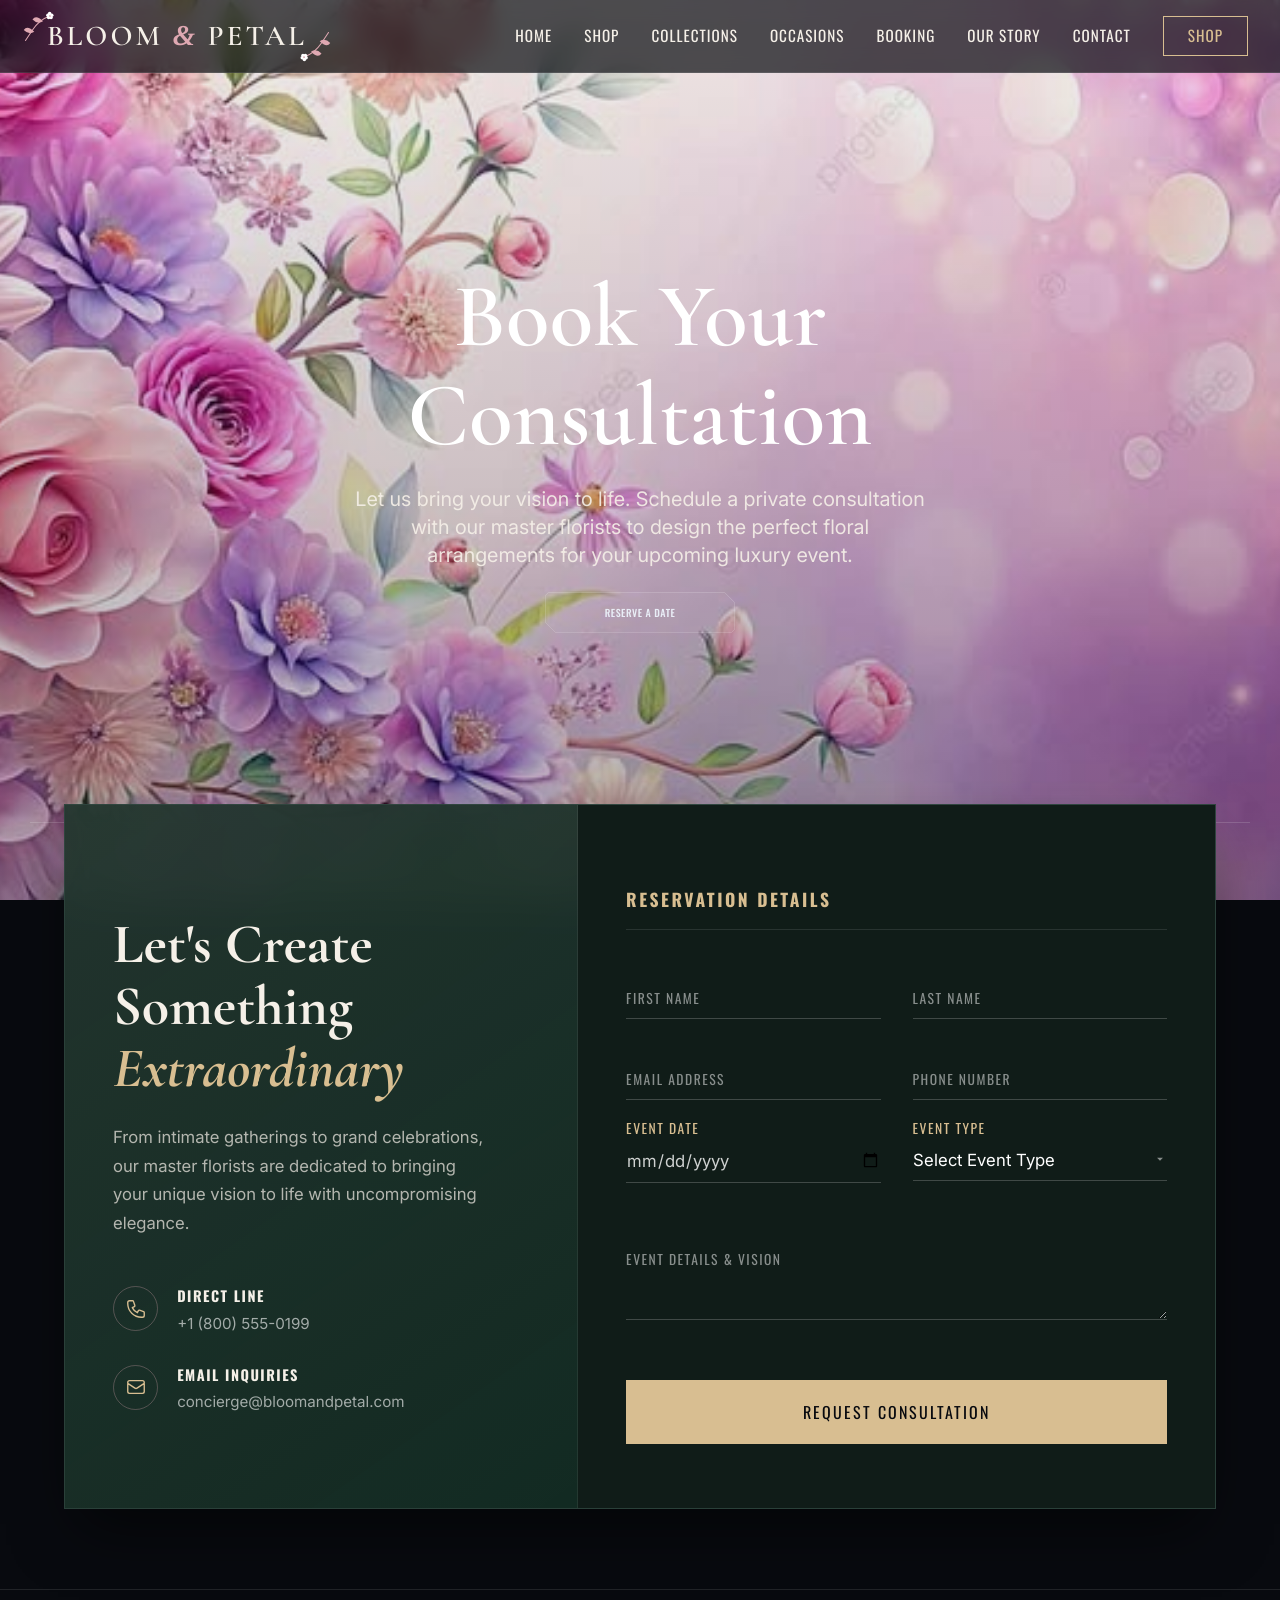
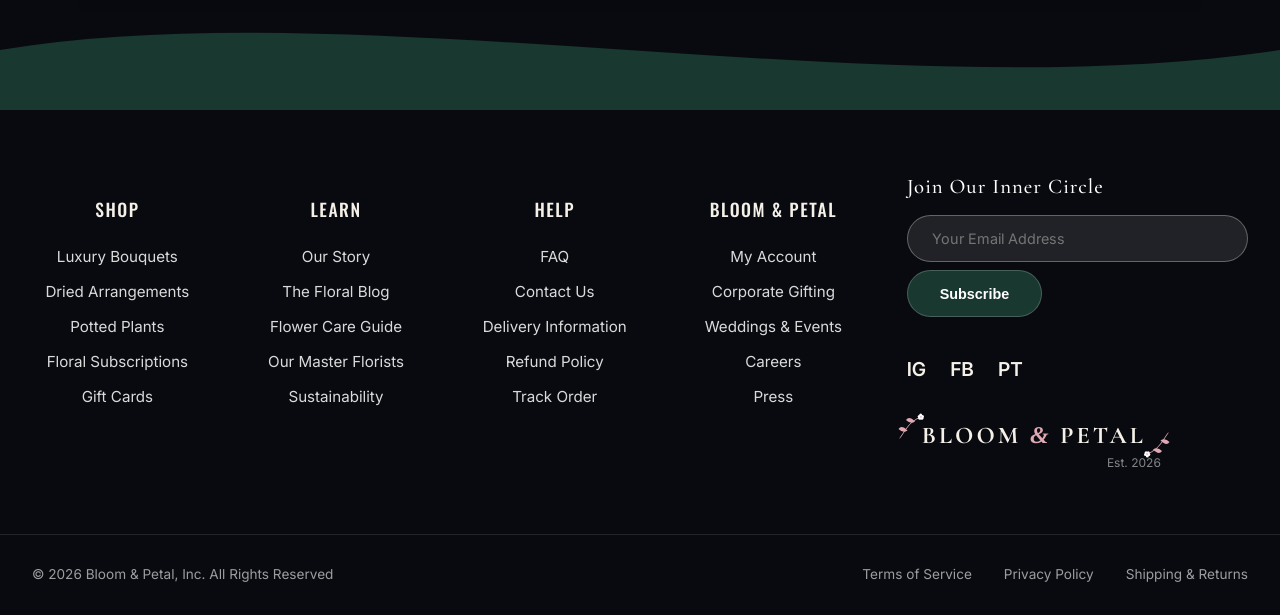
==== booking.html @ 281522e2 "Fix root directory for Vercel deployment" ====
<!DOCTYPE html>
<html lang="en">
<head>
<meta charset="utf-8">
<meta name="viewport" content="width=device-width, initial-scale=1, viewport-fit=cover">
<title>Book a Consultation - Bloom & Petal</title>
<script>if(!matchMedia("(prefers-reduced-motion: reduce)").matches){document.documentElement.className="anim";}</script>
<meta name="description" content="Book a luxury floral consultation for your wedding or special event.">
<link rel="stylesheet" href="css/style.css">
</head>
<body>
<header class="site-header">
  <div class="header-container">
    <a class="site-logo" href="index.html" style="position: relative; display: inline-block; padding: 0 15px;"><svg style="position: absolute; top: -10px; left: -10px; width: 35px; height: 35px; color: #dfa8b2; pointer-events: none;" viewBox="0 0 100 100"><path d="M 80,20 Q 50,30 30,60 T 10,90" fill="none" stroke="currentColor" stroke-width="3" stroke-linecap="round"/><path d="M 60,35 Q 40,15 30,30 Q 45,45 60,35 Z" fill="currentColor" /><path d="M 35,65 Q 15,45 5,60 Q 20,75 35,65 Z" fill="currentColor" /><g transform="translate(80, 20)" fill="#fff"><circle cx="-6" cy="-2" r="5"/><circle cx="-1" cy="-7" r="5"/><circle cx="5" cy="-2" r="5"/><circle cx="3" cy="4" r="5"/><circle cx="-4" cy="4" r="5"/><circle cx="0" cy="0" r="2.5" fill="#dfa8b2"/></g></svg><svg style="position: absolute; bottom: -10px; right: -10px; width: 35px; height: 35px; color: #dfa8b2; pointer-events: none; transform: rotate(180deg);" viewBox="0 0 100 100"><path d="M 80,20 Q 50,30 30,60 T 10,90" fill="none" stroke="currentColor" stroke-width="3" stroke-linecap="round"/><path d="M 60,35 Q 40,15 30,30 Q 45,45 60,35 Z" fill="currentColor" /><path d="M 35,65 Q 15,45 5,60 Q 20,75 35,65 Z" fill="currentColor" /><g transform="translate(80, 20)" fill="#fff"><circle cx="-6" cy="-2" r="5"/><circle cx="-1" cy="-7" r="5"/><circle cx="5" cy="-2" r="5"/><circle cx="3" cy="4" r="5"/><circle cx="-4" cy="4" r="5"/><circle cx="0" cy="0" r="2.5" fill="#dfa8b2"/></g></svg><span style="letter-spacing: 3px;">BLOOM <span style="color: #dfa8b2; font-style: italic; font-family: 'Times New Roman', serif;">&amp;</span> PETAL</span></a>
    <nav class="main-nav">
      <ul class="nav-links">
        <li><a href="index.html">HOME</a></li>
        <li><a href="shop.html">SHOP</a></li>
        <li><a href="collections.html">COLLECTIONS</a></li>
        <li><a href="occasions.html">OCCASIONS</a></li>
        <li><a href="booking.html">BOOKING</a></li>
        <li><a href="about.html">OUR STORY</a></li>
        <li><a href="contact.html">CONTACT</a></li>
      </ul>
      <a class="shop-btn" href="shop.html">SHOP</a>
    </nav>
  </div>
</header>
<section class="hero-section">
  <div class="bg" role="img" aria-label="Elegant consultation table" style="background-image:url('assets/images/booking_hero_bg.jpg'); background-position: center; object-fit: cover;"></div>

  <div class="frame">
    <span class="ln ln-t"></span><span class="ln ln-b"></span>
    <span class="ln ln-l"></span><span class="ln ln-r"></span>
    <span class="cn cn-tl"></span><span class="cn cn-tr"></span>
    <span class="cn cn-bl"></span><span class="cn cn-br"></span>

    <div class="hero">
      <h1 class="headline"><span class="hrow"><span class="hrise">Book Your </span></span><span class="hrow"><span class="hrise">Consultation</span></span></h1>
      <p class="blurb">Let us bring your vision to life. Schedule a private consultation<br>with our master florists to design the perfect floral<br>arrangements for your upcoming luxury event.</p>
      <a class="cta lbl" href="#booking-form">
        <span class="cta-glass"></span>
        <svg class="cta-edge" viewBox="0 0 190 41" preserveAspectRatio="none" aria-hidden="true"><path d="M3.5.5 H179.5 L189.5 10.5 V37.5 L186.5 40.5 H10.5 L.5 30.5 V3.5 Z" vector-effect="non-scaling-stroke"/></svg>
        <span class="cta-in">
          <span class="t" style="margin-left:0;">RESERVE A DATE</span>
        </span>
      </a>
    </div>

    <div class="dock">
      <span class="rule"></span><span class="div div-l"></span><span class="div div-r"></span>
      <a class="scroll lbl" href="#booking-form">
        <svg class="ico" viewBox="0 0 5 7" xmlns="http://www.w3.org/2000/svg" aria-hidden="true"><path d="M0 0 H5 L2.5 3 Z"/><path d="M0 4 H5 L2.5 7 Z"/></svg>
        <span class="t">SCROLL DOWN</span>
      </a>
    </div>
  </div>
</section>

<style>
  .premium-form-section {
    max-width: 1200px;
    margin: -6rem auto 5rem;
    padding: 0 1.5rem;
    position: relative;
    z-index: 10;
  }
  .premium-card {
    background: rgba(20, 45, 36, 0.95);
    backdrop-filter: blur(20px);
    border: 1px solid rgba(255,255,255,0.1);
    box-shadow: 0 30px 60px -15px rgba(0,0,0,0.6);
    display: flex;
    flex-direction: column;
    overflow: hidden;
  }
  @media (min-width: 900px) {
    .premium-card { flex-direction: row; }
  }
  .premium-left {
    flex: 1;
    padding: 4rem 3rem;
    background: linear-gradient(145deg, rgba(223, 168, 178, 0.08) 0%, rgba(20, 45, 36, 0) 100%);
    display: flex;
    flex-direction: column;
    justify-content: space-between;
    border-right: 1px solid rgba(255,255,255,0.05);
  }
  .premium-right {
    flex: 1.3;
    padding: 4rem 3rem;
    background: var(--midnight-green);
  }
  .premium-form .form-group {
    position: relative;
    margin-bottom: 2.5rem;
    flex: 1;
    min-width: 220px;
  }
  .premium-form .form-row {
    display: flex;
    gap: 2rem;
    flex-wrap: wrap;
  }
  .premium-form .form-control {
    width: 100%;
    padding: 10px 0;
    background: transparent;
    border: none;
    border-bottom: 1px solid rgba(255,255,255,0.2);
    color: #fff;
    outline: none;
    font-family: 'Inter', sans-serif;
    font-size: 1.05rem;
    transition: border-color 0.4s;
    box-sizing: border-box;
  }
  .premium-form .form-control:focus {
    border-bottom-color: var(--cream);
  }
  .premium-form .form-label {
    position: absolute;
    top: 10px;
    left: 0;
    font-family: 'Oswald', sans-serif;
    font-size: 0.85rem;
    letter-spacing: 1.5px;
    color: rgba(255,255,255,0.5);
    pointer-events: none;
    transition: all 0.3s cubic-bezier(0.4, 0, 0.2, 1);
    transform-origin: left top;
  }
  .premium-form .form-control:focus + .form-label,
  .premium-form .form-control:not(:placeholder-shown) + .form-label {
    transform: translateY(-22px) scale(0.85);
    color: var(--cream);
  }
  .premium-btn {
    background: var(--cream);
    color: var(--ink);
    border: none;
    font-family: 'Oswald', sans-serif;
    font-size: 1rem;
    letter-spacing: 2px;
    cursor: pointer;
    width: 100%;
    padding: 20px;
    transition: all 0.4s ease;
    text-transform: uppercase;
    margin-top: 1rem;
  }
  .premium-btn:hover {
    background: #fff;
    transform: translateY(-2px);
    box-shadow: 0 10px 25px rgba(223, 168, 178, 0.2);
  }
  select.form-control {
    appearance: none;
    cursor: pointer;
  }
  select.form-control option {
    background: var(--ink);
    color: #fff;
  }
</style>

<section id="booking-form" class="premium-form-section">
  <div class="premium-card">
    
    <!-- Left Context Area -->
    <div class="premium-left">
      <div>
        <h2 style="font-family: 'Cormorant Garamond', serif; font-size: 3.5rem; color: var(--ivory); margin-bottom: 1.5rem; line-height: 1.1;">Let's Create<br>Something<br><span style="color: var(--cream); font-style: italic;">Extraordinary</span></h2>
        <p style="color: rgba(245, 240, 232, 0.7); font-size: 1.05rem; line-height: 1.7; max-width: 90%; margin-bottom: 3rem;">From intimate gatherings to grand celebrations, our master florists are dedicated to bringing your unique vision to life with uncompromising elegance.</p>
        
        <div style="display: flex; flex-direction: column; gap: 2rem;">
          <div style="display: flex; align-items: flex-start; gap: 1.2rem;">
            <div style="width: 45px; height: 45px; border-radius: 50%; border: 1px solid rgba(223, 168, 178, 0.3); display: flex; align-items: center; justify-content: center; color: var(--cream);">
              <svg width="22" height="22" fill="none" stroke="currentColor" stroke-width="1.5" viewBox="0 0 24 24"><path stroke-linecap="round" stroke-linejoin="round" d="M3 5a2 2 0 012-2h3.28a1 1 0 01.948.684l1.498 4.493a1 1 0 01-.502 1.21l-2.257 1.13a11.042 11.042 0 005.516 5.516l1.13-2.257a1 1 0 011.21-.502l4.493 1.498a1 1 0 01.684.949V19a2 2 0 01-2 2h-1C9.716 21 3 14.284 3 6V5z"/></svg>
            </div>
            <div>
              <h4 style="font-family: 'Oswald', sans-serif; letter-spacing: 1.5px; color: var(--ivory); margin: 0 0 0.4rem 0; font-size: 0.9rem;">DIRECT LINE</h4>
              <p style="color: rgba(255,255,255,0.6); margin: 0; font-size: 0.95rem; font-family: 'Inter', sans-serif;">+1 (800) 555-0199</p>
            </div>
          </div>
          <div style="display: flex; align-items: flex-start; gap: 1.2rem;">
            <div style="width: 45px; height: 45px; border-radius: 50%; border: 1px solid rgba(223, 168, 178, 0.3); display: flex; align-items: center; justify-content: center; color: var(--cream);">
              <svg width="22" height="22" fill="none" stroke="currentColor" stroke-width="1.5" viewBox="0 0 24 24"><path stroke-linecap="round" stroke-linejoin="round" d="M3 8l7.89 5.26a2 2 0 002.22 0L21 8M5 19h14a2 2 0 002-2V7a2 2 0 00-2-2H5a2 2 0 00-2 2v10a2 2 0 002 2z"/></svg>
            </div>
            <div>
              <h4 style="font-family: 'Oswald', sans-serif; letter-spacing: 1.5px; color: var(--ivory); margin: 0 0 0.4rem 0; font-size: 0.9rem;">EMAIL INQUIRIES</h4>
              <p style="color: rgba(255,255,255,0.6); margin: 0; font-size: 0.95rem; font-family: 'Inter', sans-serif;">concierge@bloomandpetal.com</p>
            </div>
          </div>
        </div>
      </div>
    </div>
    
    <!-- Right Form Area -->
    <div class="premium-right">
      <h3 style="font-family: 'Oswald', sans-serif; font-size: 1.1rem; letter-spacing: 2.5px; color: var(--cream); margin-bottom: 3rem; border-bottom: 1px solid rgba(255,255,255,0.1); padding-bottom: 1rem;">RESERVATION DETAILS</h3>
      
      <form class="premium-form" action="#" method="POST">
        
        <div class="form-row">
          <div class="form-group">
            <input type="text" id="fname" name="fname" class="form-control" placeholder=" " required>
            <label for="fname" class="form-label">FIRST NAME</label>
          </div>
          <div class="form-group">
            <input type="text" id="lname" name="lname" class="form-control" placeholder=" " required>
            <label for="lname" class="form-label">LAST NAME</label>
          </div>
        </div>
        
        <div class="form-row">
          <div class="form-group">
            <input type="email" id="email" name="email" class="form-control" placeholder=" " required>
            <label for="email" class="form-label">EMAIL ADDRESS</label>
          </div>
          <div class="form-group">
            <input type="tel" id="phone" name="phone" class="form-control" placeholder=" ">
            <label for="phone" class="form-label">PHONE NUMBER</label>
          </div>
        </div>

        <div class="form-row">
          <div class="form-group">
            <input type="date" id="date" name="date" class="form-control" style="color: rgba(255,255,255,0.8);" required>
            <label for="date" style="position: absolute; top: -22px; left: 0; font-family: 'Oswald', sans-serif; font-size: 0.85rem; letter-spacing: 1.5px; color: var(--cream);">EVENT DATE</label>
          </div>
          <div class="form-group" style="position: relative;">
            <select id="type" name="type" class="form-control" required>
              <option value="" disabled selected hidden>Select Event Type</option>
              <option value="wedding">Wedding</option>
              <option value="gala">Gala & Banquet</option>
              <option value="corporate">Corporate Event</option>
              <option value="private">Private Celebration</option>
              <option value="other">Other</option>
            </select>
            <label for="type" style="position: absolute; top: -22px; left: 0; font-family: 'Oswald', sans-serif; font-size: 0.85rem; letter-spacing: 1.5px; color: var(--cream);">EVENT TYPE</label>
            <svg style="position: absolute; right: 0; top: 12px; width: 14px; height: 14px; fill: rgba(255,255,255,0.5); pointer-events: none;" viewBox="0 0 24 24"><path d="M7 10l5 5 5-5z"/></svg>
          </div>
        </div>

        <div class="form-group" style="margin-top: 1rem;">
          <textarea id="message" name="message" class="form-control" rows="3" placeholder=" " style="resize: vertical;"></textarea>
          <label for="message" class="form-label">EVENT DETAILS & VISION</label>
        </div>
        
        <button type="submit" class="premium-btn">Request Consultation</button>
      </form>
    </div>
  </div>
</section>

<footer class="site-footer" style="position: relative; color: #fff; padding: 0 0 2rem; font-family: 'Inter', sans-serif; overflow: hidden; margin-top: 5rem;">
  <!-- Background Image with Overlay -->
  <div style="position: absolute; inset: 0; background-image: url('assets/images/footer_bg.jpg'); background-size: cover; background-position: center; opacity: 0.8; z-index: -2;"></div>
  <div style="position: absolute; inset: 0; background: linear-gradient(to bottom, rgba(25, 56, 47, 0.5) 0%, rgba(10, 20, 15, 0.95) 100%); z-index: -1;"></div>

  <!-- Wavy Top Divider -->
  <svg viewBox="0 0 1440 320" preserveAspectRatio="none" style="display: block; width: 100%; height: 120px; background: var(--ink);">
    <path d="M0,160 C400,0 1000,320 1440,160 L1440,320 L0,320 Z" fill="#19382f"></path>
  </svg>
  
  <div style="max-width: 1300px; margin: 4rem auto 0; padding: 0 2rem; display: flex; flex-wrap: wrap; justify-content: space-between; gap: 3rem; position: relative; z-index: 1;">
    <!-- Column 1: Shop -->
    <div style="flex: 1; min-width: 140px;">
      <h4 style="font-family: 'Oswald', sans-serif; font-size: 1.1rem; letter-spacing: 1.5px; margin-bottom: 1.5rem; font-weight: 500; color: var(--ivory);">SHOP</h4>
      <ul style="list-style: none; padding: 0; margin: 0; display: flex; flex-direction: column; gap: 1rem; font-size: 0.95rem;">
        <li><a href="#" style="color: rgba(255,255,255,0.85); text-decoration: none; transition: color 0.3s;">Luxury Bouquets</a></li>
        <li><a href="#" style="color: rgba(255,255,255,0.85); text-decoration: none; transition: color 0.3s;">Dried Arrangements</a></li>
        <li><a href="#" style="color: rgba(255,255,255,0.85); text-decoration: none; transition: color 0.3s;">Potted Plants</a></li>
        <li><a href="#" style="color: rgba(255,255,255,0.85); text-decoration: none; transition: color 0.3s;">Floral Subscriptions</a></li>
        <li><a href="#" style="color: rgba(255,255,255,0.85); text-decoration: none; transition: color 0.3s;">Gift Cards</a></li>
      </ul>
    </div>
    
    <!-- Column 2: Learn -->
    <div style="flex: 1; min-width: 140px;">
      <h4 style="font-family: 'Oswald', sans-serif; font-size: 1.1rem; letter-spacing: 1.5px; margin-bottom: 1.5rem; font-weight: 500; color: var(--ivory);">LEARN</h4>
      <ul style="list-style: none; padding: 0; margin: 0; display: flex; flex-direction: column; gap: 1rem; font-size: 0.95rem;">
        <li><a href="about.html" style="color: rgba(255,255,255,0.85); text-decoration: none; transition: color 0.3s;">Our Story</a></li>
        <li><a href="#" style="color: rgba(255,255,255,0.85); text-decoration: none; transition: color 0.3s;">The Floral Blog</a></li>
        <li><a href="#" style="color: rgba(255,255,255,0.85); text-decoration: none; transition: color 0.3s;">Flower Care Guide</a></li>
        <li><a href="#" style="color: rgba(255,255,255,0.85); text-decoration: none; transition: color 0.3s;">Our Master Florists</a></li>
        <li><a href="#" style="color: rgba(255,255,255,0.85); text-decoration: none; transition: color 0.3s;">Sustainability</a></li>
      </ul>
    </div>
    
    <!-- Column 3: Help -->
    <div style="flex: 1; min-width: 140px;">
      <h4 style="font-family: 'Oswald', sans-serif; font-size: 1.1rem; letter-spacing: 1.5px; margin-bottom: 1.5rem; font-weight: 500; color: var(--ivory);">HELP</h4>
      <ul style="list-style: none; padding: 0; margin: 0; display: flex; flex-direction: column; gap: 1rem; font-size: 0.95rem;">
        <li><a href="#" style="color: rgba(255,255,255,0.85); text-decoration: none; transition: color 0.3s;">FAQ</a></li>
        <li><a href="contact.html" style="color: rgba(255,255,255,0.85); text-decoration: none; transition: color 0.3s;">Contact Us</a></li>
        <li><a href="#" style="color: rgba(255,255,255,0.85); text-decoration: none; transition: color 0.3s;">Delivery Information</a></li>
        <li><a href="#" style="color: rgba(255,255,255,0.85); text-decoration: none; transition: color 0.3s;">Refund Policy</a></li>
        <li><a href="#" style="color: rgba(255,255,255,0.85); text-decoration: none; transition: color 0.3s;">Track Order</a></li>
      </ul>
    </div>
    
    <!-- Column 4: Brand -->
    <div style="flex: 1; min-width: 160px;">
      <h4 style="font-family: 'Oswald', sans-serif; font-size: 1.1rem; letter-spacing: 1.5px; margin-bottom: 1.5rem; font-weight: 500; color: var(--ivory);">BLOOM & PETAL</h4>
      <ul style="list-style: none; padding: 0; margin: 0; display: flex; flex-direction: column; gap: 1rem; font-size: 0.95rem;">
        <li><a href="#" style="color: rgba(255,255,255,0.85); text-decoration: none; transition: color 0.3s;">My Account</a></li>
        <li><a href="#" style="color: rgba(255,255,255,0.85); text-decoration: none; transition: color 0.3s;">Corporate Gifting</a></li>
        <li><a href="occasions.html" style="color: rgba(255,255,255,0.85); text-decoration: none; transition: color 0.3s;">Weddings & Events</a></li>
        <li><a href="#" style="color: rgba(255,255,255,0.85); text-decoration: none; transition: color 0.3s;">Careers</a></li>
        <li><a href="#" style="color: rgba(255,255,255,0.85); text-decoration: none; transition: color 0.3s;">Press</a></li>
      </ul>
    </div>
    
    <!-- Column 5: Newsletter & Social -->
    <div style="flex: 2; min-width: 300px; display: flex; flex-direction: column; align-items: flex-start;">
      <p style="margin: 0 0 1rem 0; font-size: 1rem; font-weight: 500; font-family: 'Cormorant Garamond', serif; letter-spacing: 1px; font-size: 1.3rem;">Join Our Inner Circle</p>
      <form style="display: flex; flex-wrap: wrap; gap: 0.5rem; width: 100%; max-width: 450px; margin-bottom: 2.5rem;" onsubmit="event.preventDefault();">
        <input type="email" placeholder="Your Email Address" style="flex: 1; min-width: 200px; padding: 0.9rem 1.5rem; border-radius: 30px; border: 1px solid rgba(255,255,255,0.3); background: rgba(255,255,255,0.1); outline: none; font-family: 'Inter', sans-serif; font-size: 0.9rem; color: #fff; backdrop-filter: blur(5px); box-sizing: border-box;">
        <button type="submit" style="padding: 0.9rem 2rem; background: #19382f; border: 1px solid rgba(255,255,255,0.2); color: #fff; font-weight: 600; font-size: 0.9rem; border-radius: 30px; cursor: pointer; transition: background 0.3s, transform 0.3s; box-sizing: border-box;">Subscribe</button>
      </form>
      
      <!-- Social Icons -->
      <div style="display: flex; gap: 1.5rem; margin-bottom: 2.5rem; font-weight: 600; font-size: 1.2rem;">
        <a href="#" style="color: var(--ivory); text-decoration: none; transition: transform 0.3s;">IG</a>
        <a href="#" style="color: var(--ivory); text-decoration: none; transition: transform 0.3s;">FB</a>
        <a href="#" style="color: var(--ivory); text-decoration: none; transition: transform 0.3s;">PT</a>
      </div>

      <!-- Trust Badge -->
      <div style="text-align: right;">
        <h3 style="font-family: 'Cormorant Garamond', serif; font-size: 24px; letter-spacing: 2px; color: var(--ivory); margin: 0; position: relative; display: inline-block; padding: 0 15px;"><svg style="position: absolute; top: -10px; left: -10px; width: 30px; height: 30px; color: #dfa8b2; pointer-events: none;" viewBox="0 0 100 100"><path d="M 80,20 Q 50,30 30,60 T 10,90" fill="none" stroke="currentColor" stroke-width="3" stroke-linecap="round"/><path d="M 60,35 Q 40,15 30,30 Q 45,45 60,35 Z" fill="currentColor" /><path d="M 35,65 Q 15,45 5,60 Q 20,75 35,65 Z" fill="currentColor" /><g transform="translate(80, 20)" fill="#fff"><circle cx="-6" cy="-2" r="5"/><circle cx="-1" cy="-7" r="5"/><circle cx="5" cy="-2" r="5"/><circle cx="3" cy="4" r="5"/><circle cx="-4" cy="4" r="5"/><circle cx="0" cy="0" r="2.5" fill="#dfa8b2"/></g></svg><svg style="position: absolute; bottom: -10px; right: -10px; width: 30px; height: 30px; color: #dfa8b2; pointer-events: none; transform: rotate(180deg);" viewBox="0 0 100 100"><path d="M 80,20 Q 50,30 30,60 T 10,90" fill="none" stroke="currentColor" stroke-width="3" stroke-linecap="round"/><path d="M 60,35 Q 40,15 30,30 Q 45,45 60,35 Z" fill="currentColor" /><path d="M 35,65 Q 15,45 5,60 Q 20,75 35,65 Z" fill="currentColor" /><g transform="translate(80, 20)" fill="#fff"><circle cx="-6" cy="-2" r="5"/><circle cx="-1" cy="-7" r="5"/><circle cx="5" cy="-2" r="5"/><circle cx="3" cy="4" r="5"/><circle cx="-4" cy="4" r="5"/><circle cx="0" cy="0" r="2.5" fill="#dfa8b2"/></g></svg><span style="letter-spacing: 3px;">BLOOM <span style="color: #dfa8b2; font-style: italic; font-family: 'Times New Roman', serif;">&amp;</span> PETAL</span></h3>
        <div style="font-size: 0.75rem; color: rgba(255,255,255,0.5); margin-top: 0.3rem;">Est. 2026</div>
      </div>
    </div>
  </div>
  
  <div style="max-width: 1300px; margin: 4rem auto 0; padding: 2rem 2rem 0; border-top: 1px solid rgba(255,255,255,0.1); display: flex; flex-wrap: wrap; justify-content: space-between; font-size: 0.85rem; color: rgba(255,255,255,0.6); gap: 1rem; position: relative; z-index: 1;">
    <div>&copy; 2026 Bloom & Petal, Inc. All Rights Reserved</div>
    <div style="display: flex; gap: 2rem;">
      <a href="#" style="color: rgba(255,255,255,0.6); text-decoration: none; transition: color 0.3s;">Terms of Service</a>
      <a href="#" style="color: rgba(255,255,255,0.6); text-decoration: none; transition: color 0.3s;">Privacy Policy</a>
      <a href="#" style="color: rgba(255,255,255,0.6); text-decoration: none; transition: color 0.3s;">Shipping & Returns</a>
    </div>
  </div>
</footer>
</body>
</html>
---- css/style.css ----
@import url('https://fonts.googleapis.com/css2?family=Cormorant+Garamond:wght@600&family=Inter:wght@400;500&family=Oswald:wght@500&display=swap');

:root {
  --u: clamp(0.68px, min(100vw / 1280, 100vh / 800), 1.72px);
  --t: var(--u);
  --u: clamp(0.68px, min(100vw / 1280, 100dvh / 800), 1.72px);
  --line: rgba(255, 255, 255, .15);
  --cream: #D8BE91;
  --ink: #080A0F;
  --midnight-green: #101C18;
  --ivory: #F5F0E8;
  --dusty-rose: #D9A7A5;
  --muted-sage: #A5B49A;
  --hair: max(1px, calc(1 * var(--u)));
  --nudge: calc(1 * var(--t));
  --e-mask: cubic-bezier(.16,1,.3,1);
  --e-line: cubic-bezier(.65,0,.35,1);
  --e-soft: cubic-bezier(.22,.61,.36,1);
}
* { box-sizing: border-box; }
html, body {
  background: var(--ink);
  color: var(--ivory);
  margin: 0;
  font-family: 'Inter', -apple-system, 'Helvetica Neue', Arial, sans-serif;
  -webkit-font-smoothing: antialiased;
  -moz-osx-font-smoothing: grayscale;
  text-rendering: geometricPrecision;
  scroll-behavior: smooth;
}
.hero-section {
  position: relative;
  width: 100%;
  height: 100vh;
  overflow: hidden;
}

.bg {
  position: absolute;
  inset: 0;
  background-size: cover;
  background-position: 50% 50%;
  background-repeat: no-repeat;
  will-change: transform;
  transform-origin: 50% 50%;
  backface-visibility: hidden;
  background-color: var(--ink);
}
.bg::after {
  content: "";
  position: absolute;
  inset: 0;
  background: linear-gradient(to bottom, rgba(8,10,15,0.05) 0%, rgba(8,10,15,0.3) 100%);
  pointer-events: none;
}

.frame {
  position: absolute;
  left: calc(30 * var(--u));
  top: calc(30 * var(--u));
  right: calc(30 * var(--u));
  bottom: calc(31 * var(--u));
  pointer-events: none;
  z-index: 2;
}
.frame > * { pointer-events: auto; }

.ln, .cn { display: none !important; }

.lbl {
  font-family: 'Oswald', 'Inter', sans-serif;
  font-weight: 500;
  font-size: calc(10 * var(--t));
  line-height: 1;
  white-space: nowrap;
}
.t {
  position: relative;
  top: var(--nudge);
  display: inline-block;
  text-align: left;
  white-space: pre;
}

.logo {
  position: absolute;
  left: calc(24 * var(--t));
  top: calc(22 * var(--t));
  display: block;
  font-family: 'Cormorant Garamond', serif;
  font-size: calc(18 * var(--t));
  color: var(--ivory);
  text-decoration: none;
  letter-spacing: calc(1.5 * var(--t));
  font-weight: 600;
  white-space: nowrap;
}

.masthead {
  position: absolute;
  right: calc(11 * var(--t));
  top: calc(12 * var(--t));
  height: calc(41 * var(--t));
  display: flex;
  align-items: center;
}
.navset { display: contents; }
.links {
  display: flex;
  align-items: center;
  gap: calc(14.4 * var(--t));
  margin-right: calc(18 * var(--t));
}
.links a {
  color: #e3e8f2;
  text-decoration: none;
  letter-spacing: calc(.1 * var(--t));
  padding-left: calc(.1 * var(--t));
  opacity: .94;
  transition: opacity .25s ease, color .25s ease;
}
.links a:hover, .links a.active {
  opacity: 1;
  color: #fff;
}

.pill {
  height: calc(41 * var(--t));
  display: flex;
  align-items: center;
  text-decoration: none;
  position: relative;
  cursor: pointer;
  border: 0;
  padding: 0;
}
.pill .ico { flex: none; display: block; }
.enter {
  width: calc(87 * var(--t));
  padding-left: calc(21 * var(--t));
  background: rgba(255,250,246,.05);
  -webkit-backdrop-filter: blur(calc(12 * var(--t)));
  backdrop-filter: blur(calc(12 * var(--t)));
  transition: background .3s ease;
}
.enter:hover { background: rgba(255,250,246,.075); }
.enter .ico { width: calc(7 * var(--t)); height: calc(11 * var(--t)); fill: #f4f7ff; }
.enter span { color: rgba(255,255,255,.93); margin-left: calc(7 * var(--t)); letter-spacing: calc(.33 * var(--t)); }

.menu {
  width: calc(90 * var(--t));
  padding-left: calc(21 * var(--t));
  background: var(--cream);
  clip-path: polygon(0 0, calc(100% - 15*var(--t)) 0, 100% calc(15*var(--t)), 100% 100%, 0 100%);
  transition: background .3s ease;
}
.menu:hover { background: var(--cream); }
.menu .ico { width: calc(10 * var(--t)); height: calc(10 * var(--t)); fill: var(--ink); }
.menu span { color: var(--ink); margin-left: calc(7 * var(--t)); letter-spacing: calc(.02 * var(--t)); }

.index {
  position: absolute;
  left: calc(10.5 * var(--t));
  top: 50%;
  transform: translateY(calc(-50% + 1.5 * var(--t)));
  list-style: none;
  margin: 0;
  padding: 0;
}
.index li { height: calc(26.6 * var(--t)); display: flex; align-items: center; position: relative; }
.index a {
  font-family: 'Oswald', 'Inter', sans-serif;
  font-weight: 500;
  font-size: calc(10 * var(--t));
  line-height: 1;
  letter-spacing: calc(1.3 * var(--t));
  text-decoration: none;
  white-space: nowrap;
  color: rgba(232,238,250,.3);
  transition: color .3s ease;
}
.index a:hover { color: #e6eaf5; }
.index .on a { color: #e6eaf5; }
.index .on::before {
  content: "";
  position: absolute;
  left: calc(-13.5 * var(--t));
  top: 50%;
  width: calc(6 * var(--t));
  height: calc(7 * var(--t));
  transform: translateY(-50%);
  background: #fff;
}

.hero {
  position: absolute;
  top: 50%;
  left: 50%;
  transform: translate(-50%, -50%);
  width: 100%;
  display: flex;
  flex-direction: column;
  align-items: center;
  text-align: center;
  z-index: 1;
}
.headline {
  margin: 0;
  font-family: 'Cormorant Garamond', serif;
  font-weight: 600;
  font-size: clamp(3rem, 10vw, calc(90 * var(--t)));
  line-height: 1.1;
  color: #fff;
}
.blurb {
  margin: calc(20 * var(--t)) 0 0;
  font-weight: 400;
  font-size: clamp(1.2rem, 2.5vw, calc(20 * var(--t)));
  line-height: 1.4;
  color: rgba(245,240,232,.9);
  max-width: 800px;
}
.cta {
  margin-top: calc(23 * var(--t));
  position: relative;
  width: calc(190 * var(--t));
  height: calc(41 * var(--t));
  display: flex;
  align-items: center;
  justify-content: center;
  text-decoration: none;
}
.cta-glass {
  position: absolute;
  inset: 0;
  background: rgba(255,255,255,.035);
  -webkit-backdrop-filter: blur(calc(12 * var(--t)));
  backdrop-filter: blur(calc(12 * var(--t)));
  clip-path: polygon(calc(3*var(--t)) 0, calc(100% - 10*var(--t)) 0, 100% calc(10*var(--t)),
                    100% calc(100% - 3*var(--t)), calc(100% - 3*var(--t)) 100%,
                    calc(10*var(--t)) 100%, 0 calc(100% - 10*var(--t)), 0 calc(3*var(--t)));
  transition: background .3s ease;
}
.cta:hover .cta-glass { background: rgba(255,255,255,.075); }
.cta-edge { position: absolute; inset: 0; width: 100%; height: 100%; overflow: visible; }
.cta-edge path { fill: none; stroke: rgba(255,255,255,.15); stroke-width: 1; transition: stroke .3s ease; }
.cta:hover .cta-edge path { stroke: rgba(255,255,255,.4); }
.cta-in { position: relative; display: flex; align-items: center; }
.cta .ico { width: calc(7 * var(--t)); height: calc(11 * var(--t)); fill: #f2f6ff; flex: none; }
.cta .t { margin-left: calc(6 * var(--t)); color: #e9eef7; letter-spacing: calc(.55 * var(--t)); }

.dock {
  position: absolute;
  left: 0;
  right: 0;
  bottom: 0;
  height: calc(47 * var(--t));
  --nudge: calc(1.6 * var(--t));
}
.dock .rule { position: absolute; left: 0; right: 0; top: 0; height: var(--hair); background: var(--line); }
.dock .div { position: absolute; top: 0; bottom: 0; width: var(--hair); background: rgba(255,255,255,.21); }
.dock .div-l { left: calc(116 * var(--t)); }
.dock .div-r { right: calc(139 * var(--t)); }
.dock a, .dock button {
  display: flex;
  align-items: center;
  text-decoration: none;
  background: none;
  border: 0;
  padding: 0;
  cursor: pointer;
  color: rgba(255,255,255,.82);
  transition: color .3s ease;
}
.dock a:hover, .dock button:hover { color: #fff; }
.audio { position: absolute; left: calc(26 * var(--t)); top: 0; bottom: 0; }
.audio .ico { width: calc(14 * var(--t)); height: calc(11 * var(--t)); flex: none; fill: currentColor; stroke: currentColor; }
.audio .wave { transition: opacity .25s ease; }
.audio.muted .wave { opacity: 0; }
.audio .slash { opacity: 0; transition: opacity .25s ease; }
.audio.muted .slash { opacity: 1; }
.audio span { margin-left: calc(10 * var(--t)); letter-spacing: calc(.02 * var(--t)); }
.scroll { position: absolute; left: 50%; transform: translateX(-50%); top: 0; bottom: 0; }
.scroll .ico { width: calc(5 * var(--t)); height: calc(7 * var(--t)); flex: none; fill: currentColor; position: relative; top: calc(-1 * var(--t)); }
.scroll span { margin-left: calc(10 * var(--t)); letter-spacing: calc(-.23 * var(--t)); }
.talk { position: absolute; right: calc(24 * var(--t)); top: 0; bottom: 0; }
.talk span { letter-spacing: calc(.12 * var(--t)); }
.talk .ico { width: calc(16 * var(--t)); height: calc(15 * var(--t)); margin-left: calc(11 * var(--t)); flex: none; fill: none; stroke: currentColor; stroke-width: 1.6; }

/* Entrance Animations */
@keyframes drawX { from { transform: scaleX(0); } to { transform: scaleX(1); } }
@keyframes drawY { from { transform: scaleY(0); } to { transform: scaleY(1); } }
@keyframes fadeIn { from { opacity: 0; } to { opacity: 1; } }
@keyframes maskUp { from { transform: translateY(112%); } to { transform: translateY(0); } }
@keyframes settle { from { opacity: 0; transform: translateY(calc(7 * var(--t))); } to { opacity: 1; transform: none; } }
@keyframes markIn { from { transform: translateY(-50%) scaleX(0); } to { transform: translateY(-50%) scaleX(1); } }
@keyframes settleC { from { opacity: 0; transform: translate(-50%, calc(7 * var(--t))); } to { opacity: 1; transform: translateX(-50%); } }

.anim .ln-t { transform-origin: left center; animation: drawX .5s var(--e-line) .04s both; }
.anim .ln-l { transform-origin: center top; animation: drawY .5s var(--e-line) .04s both; }
.anim .ln-b { transform-origin: right center; animation: drawX .5s var(--e-line) .2s both; }
.anim .ln-r { transform-origin: center bottom; animation: drawY .5s var(--e-line) .2s both; }
.anim .cn { animation: fadeIn .3s linear .55s both; }
.anim .logo { overflow: hidden; }
.anim .logo { animation: maskUp .8s var(--e-mask) .16s both; }
.anim .enter { animation: settle .56s var(--e-soft) .3s both; }
.anim .menu { animation: settle .56s var(--e-soft) .36s both; }
.anim .links { animation: fadeIn .4s linear .34s both; }
.headline .hrow { display: block; overflow: hidden; }
.headline .hrise { display: block; }
.anim .headline .hrise { animation: maskUp .9s var(--e-mask) both; }
.anim .headline .hrow:first-child .hrise { animation-delay: .42s; }
.anim .headline .hrow + .hrow .hrise { animation-delay: .52s; }
.anim .index { animation: fadeIn .45s linear .6s both; }
.anim .index .on::before { animation: markIn .42s var(--e-soft) .64s both; }
.anim .blurb { animation: settle .72s var(--e-soft) .7s both; }
.anim .cta { animation: settle .62s var(--e-soft) .86s both; }
.anim .dock .rule { transform-origin: left center; animation: drawX .52s var(--e-line) .92s both; }
.anim .dock .div { transform-origin: center top; animation: drawY .36s var(--e-line) 1.06s both; }
.anim .audio { animation: settle .52s var(--e-soft) .96s both; }
.anim .scroll { animation: settleC .52s var(--e-soft) 1.02s both; }
.anim .talk { animation: settle .52s var(--e-soft) 1.08s both; }

a:focus-visible, button:focus-visible { outline: calc(1.5 * var(--t)) solid var(--cream); outline-offset: calc(3 * var(--t)); }
@media (prefers-reduced-motion:reduce) { * { transition: none !important; animation: none !important; } }

/* Below hero content */
.page-content {
  padding: 100px calc(30 * var(--u));
  min-height: 100vh;
  position: relative;
  z-index: 1;
}
.section-header {
  text-align: center;
  margin-bottom: 4rem;
}
.section-title {
  font-family: 'Cormorant Garamond', serif;
  font-size: clamp(2.5rem, 4vw, 4rem);
  font-weight: 600;
  margin: 0 0 1rem;
}
.grid {
  display: grid;
  grid-template-columns: repeat(2, 1fr);
  gap: 2rem;
  max-width: 1200px;
  margin: 0 auto;
}
.card {
  background: var(--midnight-green);
  border: 1px solid rgba(255,255,255,0.05);
  display: flex;
  flex-direction: column;
}
.card-img {
  width: 100%;
  aspect-ratio: 4/3;
  object-fit: cover;
  filter: brightness(1.08) contrast(1.05);
}
.card-body {
  padding: 2.5rem;
  text-align: center;
  display: flex;
  flex-direction: column;
  align-items: center;
}
.card-title {
  font-family: 'Cormorant Garamond', serif;
  font-size: 1.8rem;
  margin: 0 0 1rem;
}
.card-text {
  font-size: 0.95rem;
  color: rgba(245, 240, 232, 0.7);
  margin-bottom: 2rem;
  line-height: 1.6;
}
.card-btn {
  display: inline-block;
  padding: 12px 24px;
  border: 1px solid var(--cream);
  color: var(--cream);
  text-decoration: none;
  font-family: 'Oswald', sans-serif;
  letter-spacing: 1px;
  transition: all 0.3s ease;
  font-size: 0.9rem;
}
.card-btn:hover {
  background: var(--cream);
  color: var(--ink);
}

.text-content {
  max-width: 800px;
  margin: 0 auto;
  font-size: 1.1rem;
  line-height: 1.8;
  color: rgba(245, 240, 232, 0.85);
  text-align: center;
}
.text-content p { margin-bottom: 1.5rem; }

.contact-form {
  max-width: 600px;
  margin: 0 auto;
  display: flex;
  flex-direction: column;
  gap: 1.5rem;
}
.contact-form .form-group {
  display: flex;
  flex-direction: column;
  text-align: left;
}
.contact-form label {
  font-family: 'Oswald', sans-serif;
  font-size: 0.9rem;
  letter-spacing: 1px;
  margin-bottom: 0.5rem;
  color: var(--cream);
}
.contact-form input, .contact-form textarea {
  width: 100%;
  padding: 1rem;
  background: rgba(255,255,255,0.03);
  border: 1px solid rgba(255,255,255,0.15);
  color: var(--ivory);
  font-family: 'Inter', sans-serif;
  font-size: 1rem;
}
.contact-form input:focus, .contact-form textarea:focus {
  outline: none;
  border-color: var(--cream);
}
.contact-btn {
  background: var(--cream);
  color: var(--ink);
  padding: 1rem;
  border: none;
  font-family: 'Oswald', sans-serif;
  font-size: 1rem;
  letter-spacing: 1px;
  cursor: pointer;
  transition: opacity 0.3s;
  margin-top: 1rem;
}
.contact-btn:hover {
  opacity: 0.9;
}

/* Responsive */
@media (max-width: 768px) {
  .grid { grid-template-columns: 1fr; }
  .header-container { flex-direction: column; gap: 1rem; padding: 1rem; }
}

/* Header Styles */
.site-header {
  position: fixed;
  top: 0;
  left: 0;
  width: 100%;
  z-index: 100;
  background: rgba(8, 10, 15, 0.7);
  backdrop-filter: blur(10px);
  -webkit-backdrop-filter: blur(10px);
  border-bottom: 1px solid rgba(255,255,255,0.1);
  padding: 1rem 0;
}
.header-container {
  max-width: 1400px;
  margin: 0 auto;
  padding: 0 2rem;
  display: flex;
  justify-content: space-between;
  align-items: center;
}
.site-logo {
  font-family: 'Cormorant Garamond', serif;
  font-size: 1.8rem;
  color: var(--ivory);
  text-decoration: none;
  letter-spacing: 2px;
  font-weight: 600;
}
.main-nav {
  display: flex;
  align-items: center;
  gap: 2rem;
}
.nav-links {
  display: flex;
  list-style: none;
  margin: 0;
  padding: 0;
  gap: 2rem;
}
.nav-links a {
  color: var(--ivory);
  text-decoration: none;
  font-family: 'Oswald', sans-serif;
  font-size: 0.95rem;
  letter-spacing: 1px;
  transition: color 0.3s;
}
.nav-links a:hover, .nav-links a.active {
  color: var(--cream);
}
.shop-btn {
  background: transparent;
  border: 1px solid var(--cream);
  color: var(--cream);
  padding: 0.5rem 1.5rem;
  text-decoration: none;
  font-family: 'Oswald', sans-serif;
  font-size: 0.95rem;
  letter-spacing: 1px;
  transition: all 0.3s;
}
.shop-btn:hover {
  background: var(--cream);
  color: var(--ink);
}

@media (max-width: 1152px) {
  :root {
    --u: clamp(.8px, min(100vw / 1280, 100vh / 800), 1.1px);
    --u: clamp(.8px, min(100vw / 1280, 100dvh / 800), 1.1px);
    --t: max(var(--u), clamp(.9px, calc(.9px + (1152px - 100vw) * .00042), 1.12px));
  }
  .enter { width: auto; padding: 0 calc(19 * var(--t)) 0 calc(21 * var(--t)); }
  .menu { width: auto; padding: 0 calc(24 * var(--t)) 0 calc(21 * var(--t)); }
  .cta { width: auto; padding: 0 calc(19 * var(--t)); }
  .dock { display: flex; justify-content: space-between; align-items: stretch; }
  .dock .div { display: none; }
  .audio, .talk { position: static; height: auto; }
  .audio { padding: 0 min(calc(20 * var(--t)), 5vw) 0 min(calc(26 * var(--t)), 6vw); border-right: var(--hair) solid rgba(255,255,255,.21); }
  .talk { padding: 0 min(calc(24 * var(--t)), 6vw) 0 min(calc(20 * var(--t)), 5vw); border-left: var(--hair) solid rgba(255,255,255,.21); }
  .links { gap: calc(17 * var(--t)); align-self: stretch; }
  .links a { display: flex; align-items: center; align-self: stretch; }
  .index a { padding: calc(7 * var(--t)) 0; }
}
@media (max-width: 1152px) and (min-aspect-ratio: 6/5) {
  .hero { padding-inline: calc(150 * var(--t)); }
}
@media (max-width: 1152px) and (max-aspect-ratio: 6/5) {
  .index { top: 32%; }
  .hero { padding-inline: calc(22 * var(--t)); }
}

@media (max-width: 830px) {
  .navset {
    display: flex;
    flex-direction: column;
    align-items: stretch;
    position: absolute;
    top: calc(52 * var(--t));
    right: 0;
    min-width: calc(196 * var(--t));
    padding: calc(16 * var(--t)) calc(20 * var(--t)) calc(18 * var(--t));
    gap: calc(4 * var(--t));
    background: rgba(11,16,26,.85);
    -webkit-backdrop-filter: blur(calc(16 * var(--t)));
    backdrop-filter: blur(calc(16 * var(--t)));
    clip-path: polygon(0 0, calc(100% - 15*var(--t)) 0, 100% calc(15*var(--t)), 100% 100%, calc(15*var(--t)) 100%, 0 calc(100% - 15*var(--t)));
    opacity: 0;
    visibility: hidden;
    transform: translateY(calc(-6 * var(--t)));
    transition: opacity .34s ease, transform .34s cubic-bezier(.22,.61,.36,1), visibility .34s;
    z-index: 6;
  }
  .nav-open .navset { opacity: 1; visibility: visible; transform: none; }
  .links { flex-direction: column; align-items: stretch; gap: 0; margin-right: 0; align-self: auto; }
  .links a { padding: calc(9 * var(--t)) 0; justify-content: flex-start; }
  .navset .enter { width: auto; align-self: stretch; justify-content: flex-start; margin-top: calc(10 * var(--t)); height: calc(38 * var(--t)); padding: 0 calc(16 * var(--t)); background: rgba(255,250,246,.07); }
}

@media (max-width: 548px) {
  :root {
    --u: clamp(.62px, min(100vw / 500, 100vh / 820), 1.1px);
    --u: clamp(.62px, min(100vw / 500, 100dvh / 820), 1.1px);
    --t: clamp(1.06px, calc(100vw / 489), 1.12px);
  }
  .frame { left: calc(22 * var(--u)); right: calc(22 * var(--u)); top: calc(22 * var(--u)); bottom: calc(22 * var(--u)); }
  .logo { left: calc(16 * var(--t)); top: calc(22 * var(--t)); width: auto; font-size: calc(16 * var(--t)); }
  .masthead { right: calc(9 * var(--t)); top: calc(12 * var(--t)); }
  .index { top: calc(70 * var(--t)); transform: none; }
  .index li { height: calc(24 * var(--t)); }
  .index a { color: rgba(232,238,250,.42); }
  .hero { bottom: max(9%, calc(59 * var(--t))); padding-inline: calc(18 * var(--t)); }
  .headline { font-size: calc(36 * var(--t)); line-height: calc(40 * var(--t)); text-wrap: balance; }
  .blurb { max-width: calc(400 * var(--t)); }
  .blurb br { display: none; }
  .headline .hrow { display: inline; overflow: visible; }
  .headline .hrise { display: inline; }
  .anim .headline .hrise { animation: none; }
  .anim .headline { animation: settle .8s var(--e-mask) .42s both; }
}

@media (max-width: 370px) {
  .dock { height: auto; flex-wrap: wrap; }
  .audio, .talk { flex: 1 1 0; justify-content: center; height: calc(44 * var(--t)); }
  .scroll { position: static; transform: none; order: 1; flex: 1 0 100%; justify-content: center; height: calc(40 * var(--t)); border-top: var(--hair) solid rgba(255,255,255,.13); }
  .anim .scroll { animation-name: settle; }
  .hero { bottom: calc(96 * var(--t)); }
}

@media (max-height: 560px), (max-width: 370px) and (max-height: 640px) {
  .blurb { display: none; }
}

/* Grid for 3 cards */
.grid-3 {
  display: grid;
  grid-template-columns: repeat(3, 1fr);
  gap: 2rem;
  max-width: 1200px;
  margin: 0 auto;
}
@media (max-width: 900px) {
  .grid-3 { grid-template-columns: repeat(2, 1fr); }
}
@media (max-width: 768px) {
  .grid-3 { grid-template-columns: 1fr; }
}

/* Footer */
.site-footer {
  background: #080a0f;
  border-top: 1px solid rgba(255,255,255,0.1);
  padding: 2rem;
  text-align: center;
  color: rgba(245,240,232,0.6);
  font-family: 'Inter', sans-serif;
  font-size: 0.9rem;
  margin-top: 4rem;
}

/* Featured Products Slider Styles */
.slider-container {
  overflow: hidden;
  width: 100%;
  padding: 2rem 0;
  position: relative;
}

.slider-track {
  display: flex;
  gap: 2rem;
  width: max-content;
  animation: scroll-left 25s linear infinite;
}



.slider-card {
  width: 320px;
  background: var(--ink);
  border: 1px solid rgba(255,255,255,0.1);
  border-radius: 8px;
  overflow: hidden;
  flex-shrink: 0;
  box-shadow: 0 4px 15px rgba(0,0,0,0.3);
  transition: transform 0.3s ease, box-shadow 0.3s ease;
}

.slider-card:hover {
  transform: translateY(-5px);
  box-shadow: 0 8px 25px rgba(0,0,0,0.5);
}

.slider-card img {
  width: 100%;
  height: 320px;
  object-fit: cover;
}

.slider-info {
  padding: 1.5rem;
  text-align: left;
  background: var(--ink);
}

.slider-info h4 {
  margin: 0 0 0.5rem 0;
  font-size: 1.1rem;
  color: var(--ivory);
  font-family: 'Inter', sans-serif;
  font-weight: 500;
  line-height: 1.4;
}

.slider-info p {
  margin: 0;
  color: var(--cream);
  font-size: 0.95rem;
  font-weight: 600;
  font-family: 'Inter', sans-serif;
}

@keyframes scroll-left {
  0% { transform: translateX(0); }
  100% { transform: translateX(calc(-50% - 1rem)); } 
}
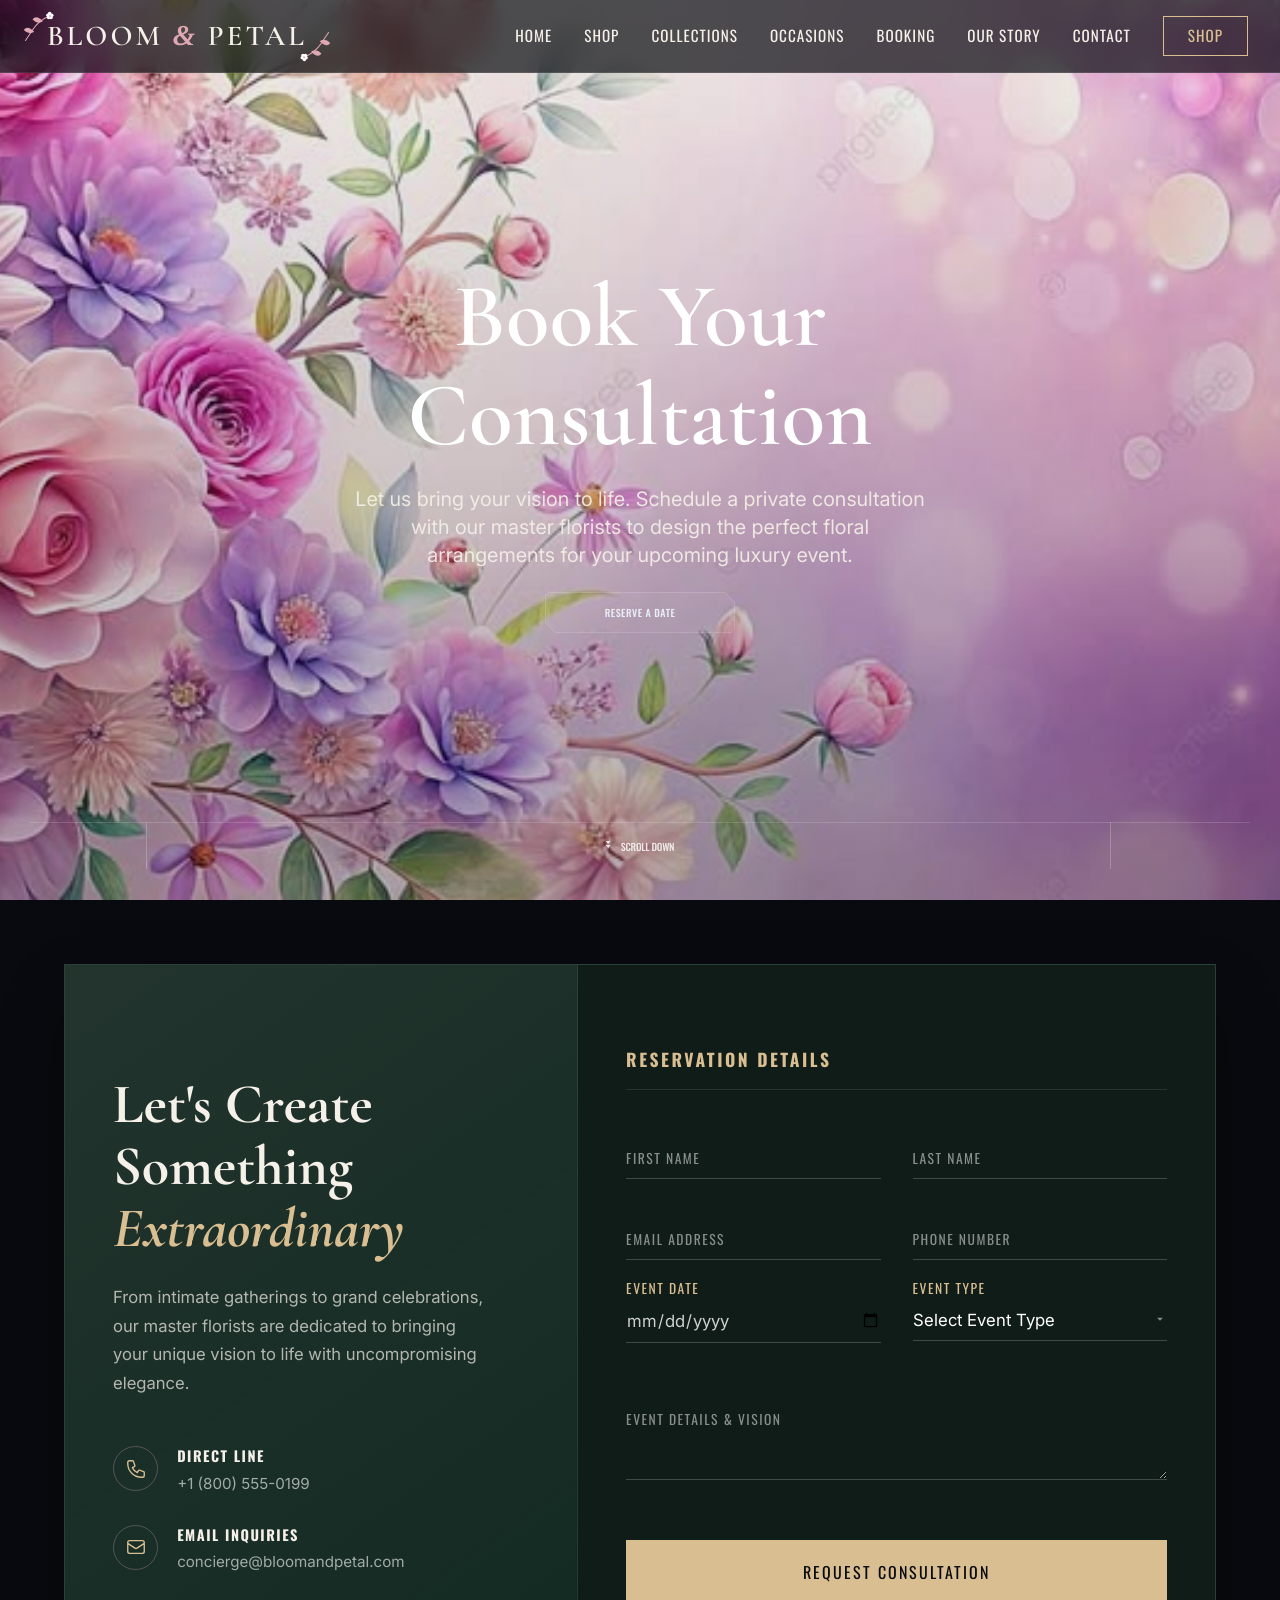
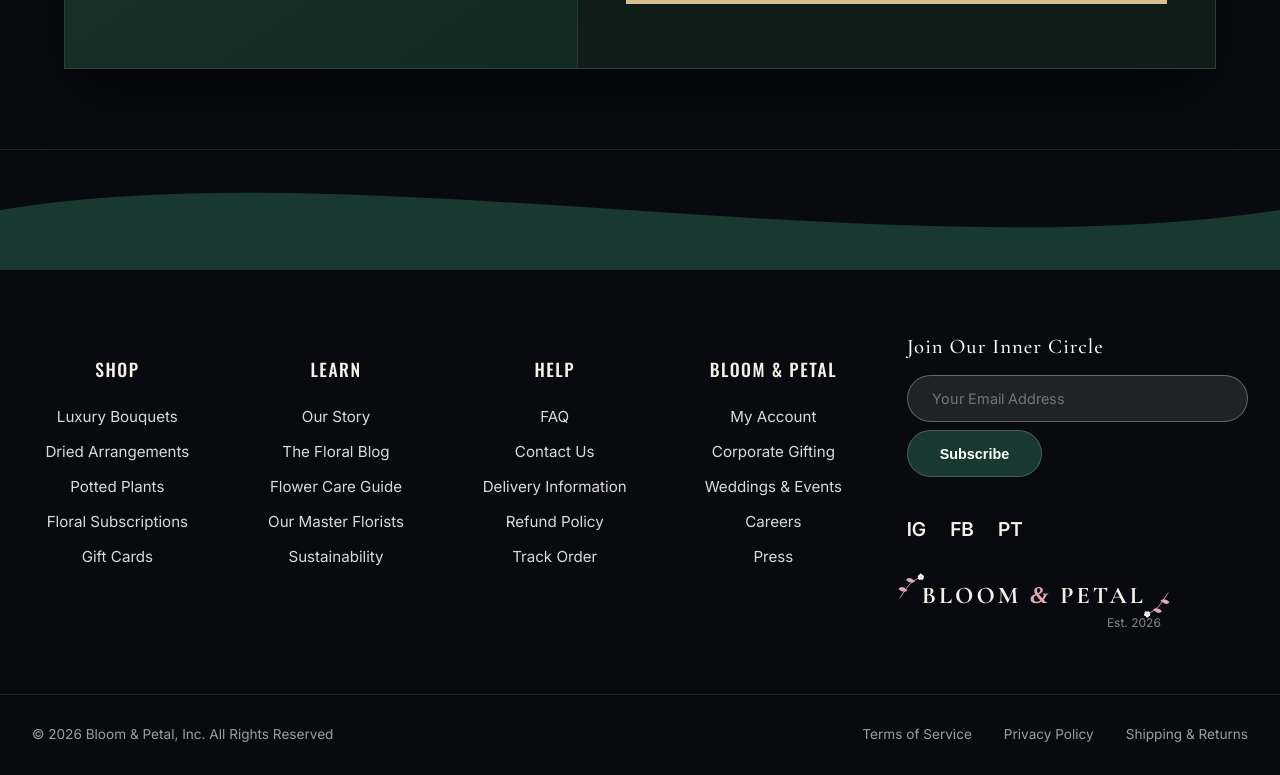
==== commit 93249ae4: "Fix booking page overlap issue" ====
--- a/booking.html
+++ b/booking.html
@@ -60,7 +60,7 @@
 <style>
   .premium-form-section {
     max-width: 1200px;
-    margin: -6rem auto 5rem;
+    margin: 4rem auto 5rem;
     padding: 0 1.5rem;
     position: relative;
     z-index: 10;
